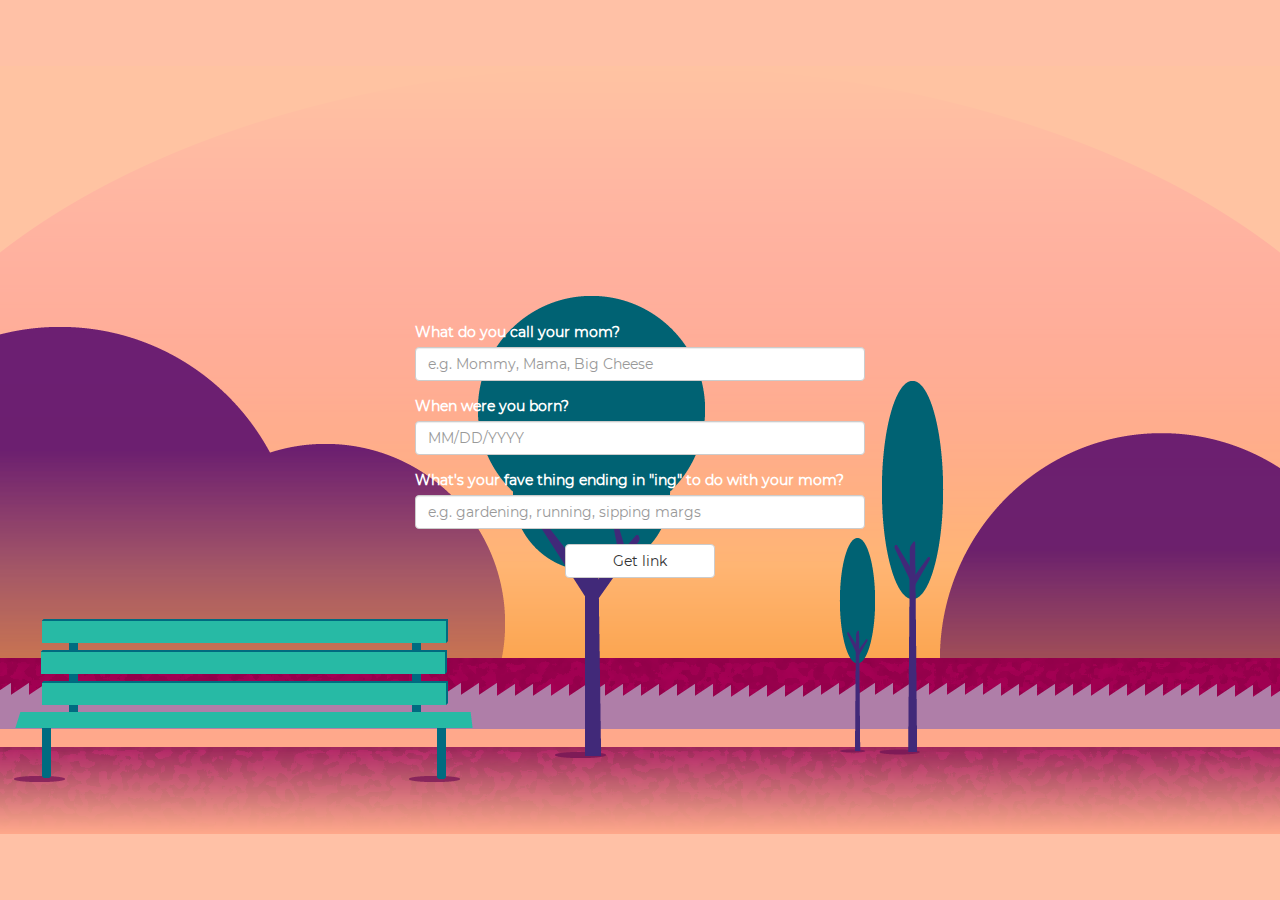
==== index.html @ 4d704b48 "Init commit." ====
<!DOCTYPE html>
<html>
<head>
	<!-- TODO: Add OG data -->
	<meta charset="utf-8"/>
	<meta name="viewport" content="width=device-width, initial-scale=1, maximum-scale=1, user-scalable=no"/>
	<link rel="icon" href="images/icon.png">

	<title>Moms</title>
	<link rel="stylesheet" href="https://maxcdn.bootstrapcdn.com/bootstrap/3.3.7/css/bootstrap.min.css">
	<link href="css/common.css" rel="stylesheet">
	<link href="css/index.css" rel="stylesheet">
	<script type="text/javascript" src="js/index.js" async></script>
</head>
<body>
	<div class="main">
		<form class="mom-form">
			<div class="form-group">
				<label for="momName">What do you call your mom?</label>
				<input type="text" class="form-control" id="momName" placeholder="e.g. Mommy, Mama, Big Cheese">
			</div>

			<div class="form-group">
				<label for="birthdate">When were you born?</label>
				<input type="text" class="form-control" id="birthdate" placeholder="MM/DD/YYYY">
			</div>

			<div class="form-group">
				<label for="faveThing">What's your fave thing ending in "ing" to do with your mom?</label>
				<input type="text" class="form-control" id="faveThing" placeholder="e.g. gardening, running, sipping margs">
			</div>
			<button type="submit" class="btn btn-default" id="generate-message-button" title="Get link to the message for your mom">Get link</button>
		</form>
	</div>

	<div class="modal fade" id="link-modal" role="dialog">
		<div class="modal-content my-modal-content">
			<div class="modal-header">
				<button type="button" class="close close-button">&times;</button>
				<h4 id="modalTitle" class="modal-title overflow-ellipsis"></h4>
			</div>
			<div class="modal-body my-modal-body">
				<input type="text" id="linkContainer" class="form-control link-input" aria-label="mom link" readonly>
				<button type="button" id="copyButton" class="btn btn-primary">Copy</button>
			</div>
			<div class="modal-footer">
				<button type="button" class="btn btn-default close-button">Close</button>
			</div>
		</div>
	</div>
</body>
</html>
---- css/common.css ----
@font-face {
	font-family: Montserrat;
	src: url('../fonts/Montserrat-Regular.ttf');
}

@font-face {
	font-family: 'Montserrat-Bold';
	src: url('../fonts/Montserrat-Bold.ttf');
}

* {
	font-family: 'Montserrat', sans-serif;
}

body {
	background-color: rgb(255, 193, 166);
	background-image: url('../images/bg.png');
	background-repeat: no-repeat;
	background-position: center;
	width: 100vw;
	height: 100vh;
	margin: 0;
}
---- css/index.css ----
.main {
	display: flex;
	justify-content: center;
	align-items: center;
	height: 100%;
	padding: 12px;
	flex-direction: column;
}

.mom-form {
	width: 450px;
	max-width: 100%;
	display: flex;
	flex-direction: column;
}

.mom-form label {
	color: white;
}

#generate-message-button {
	width: 150px;
	align-self: center;
}

.my-modal-backdrop {
	background: rgba(0,0,0,0.5);
}

.my-modal-content {
	-webkit-transform: translateY(35%);
	-moz-transform: translateY(35%);
	transform: translateY(35%);
	margin: 0 40px;
}

.my-modal-body {
	display: flex;
}

.link-input {
	margin-right: 12px;
}

.overflow-ellipsis {
	text-overflow: ellipsis;
	overflow: hidden;
	white-space: nowrap;
}
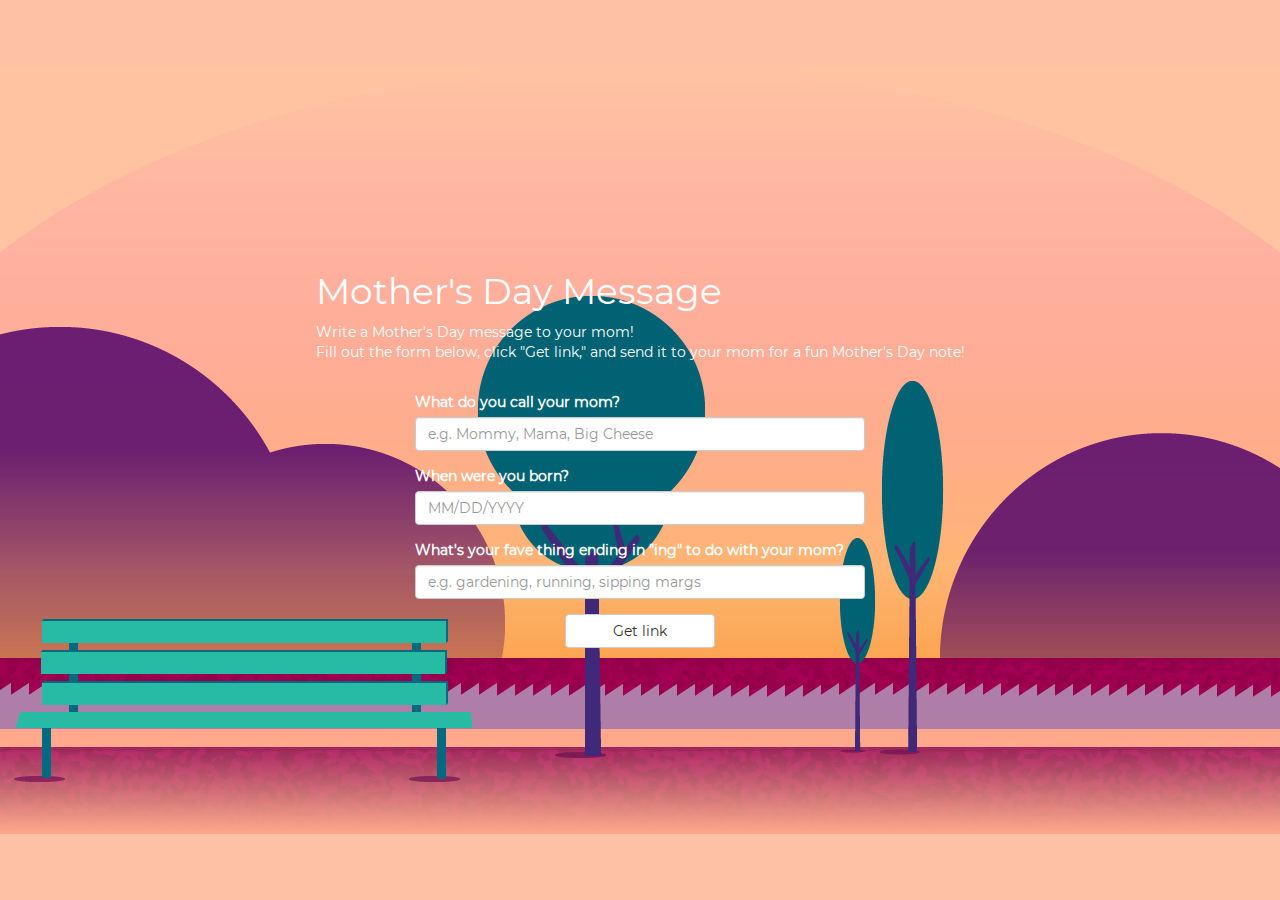
==== commit 856446a6: "Adjust copy." ====
--- a/index.html
+++ b/index.html
@@ -1,6 +1,15 @@
 <!DOCTYPE html>
 <html>
 <head>
+	<script async src="https://www.googletagmanager.com/gtag/js?id=UA-119128905-1"></script>
+	<script>
+		window.dataLayer = window.dataLayer || [];
+		function gtag(){dataLayer.push(arguments);}
+		gtag('js', new Date());
+
+		gtag('config', 'UA-119128905-1');
+	</script>
+
 	<!-- TODO: Add OG data -->
 	<meta charset="utf-8"/>
 	<meta name="viewport" content="width=device-width, initial-scale=1, maximum-scale=1, user-scalable=no"/>
@@ -11,9 +20,27 @@
 	<link href="css/common.css" rel="stylesheet">
 	<link href="css/index.css" rel="stylesheet">
 	<script type="text/javascript" src="js/index.js" async></script>
+
+	<script>
+		if ('serviceWorker' in navigator) {
+			navigator.serviceWorker.register('sw.js', { scope: './' })
+				.then(function(reg) {
+					console.log('Service worker registration succeeded. Scope is ' + reg.scope);
+				});
+		}
+	</script>
 </head>
 <body>
 	<div class="main">
+		<div>
+			<h1>Mother's Day Message</h1>
+			<p>
+				Write a Mother's Day message to your mom!
+				<br>
+				Fill out the form below, ​click "Get link," and send it to your mom for a fun Mother's Day note!
+				<br><br>
+			</p>
+		</div>
 		<form class="mom-form">
 			<div class="form-group">
 				<label for="momName">What do you call your mom?</label>
@@ -36,7 +63,7 @@
 	<div class="modal fade" id="link-modal" role="dialog">
 		<div class="modal-content my-modal-content">
 			<div class="modal-header">
-				<button type="button" class="close close-button">&times;</button>
+				<button type="button" class="close close-button" style="padding-top:3px;">&times;</button>
 				<h4 id="modalTitle" class="modal-title overflow-ellipsis"></h4>
 			</div>
 			<div class="modal-body my-modal-body">
--- a/css/common.css
+++ b/css/common.css
@@ -1,11 +1,6 @@
 @font-face {
 	font-family: Montserrat;
 	src: url('../fonts/Montserrat-Regular.ttf');
-}
-
-@font-face {
-	font-family: 'Montserrat-Bold';
-	src: url('../fonts/Montserrat-Bold.ttf');
 }
 
 * {
--- a/css/index.css
+++ b/css/index.css
@@ -5,6 +5,7 @@
 	height: 100%;
 	padding: 12px;
 	flex-direction: column;
+	color: white;
 }
 
 .mom-form {
@@ -12,10 +13,6 @@
 	max-width: 100%;
 	display: flex;
 	flex-direction: column;
-}
-
-.mom-form label {
-	color: white;
 }
 
 #generate-message-button {
@@ -31,7 +28,8 @@
 	-webkit-transform: translateY(35%);
 	-moz-transform: translateY(35%);
 	transform: translateY(35%);
-	margin: 0 40px;
+	margin: auto;
+	max-width: 500px;
 }
 
 .my-modal-body {
@@ -47,3 +45,9 @@
 	overflow: hidden;
 	white-space: nowrap;
 }
+
+@media (max-width: 544px) {
+	.my-modal-content {
+		margin: 0 40px;
+	}
+}
